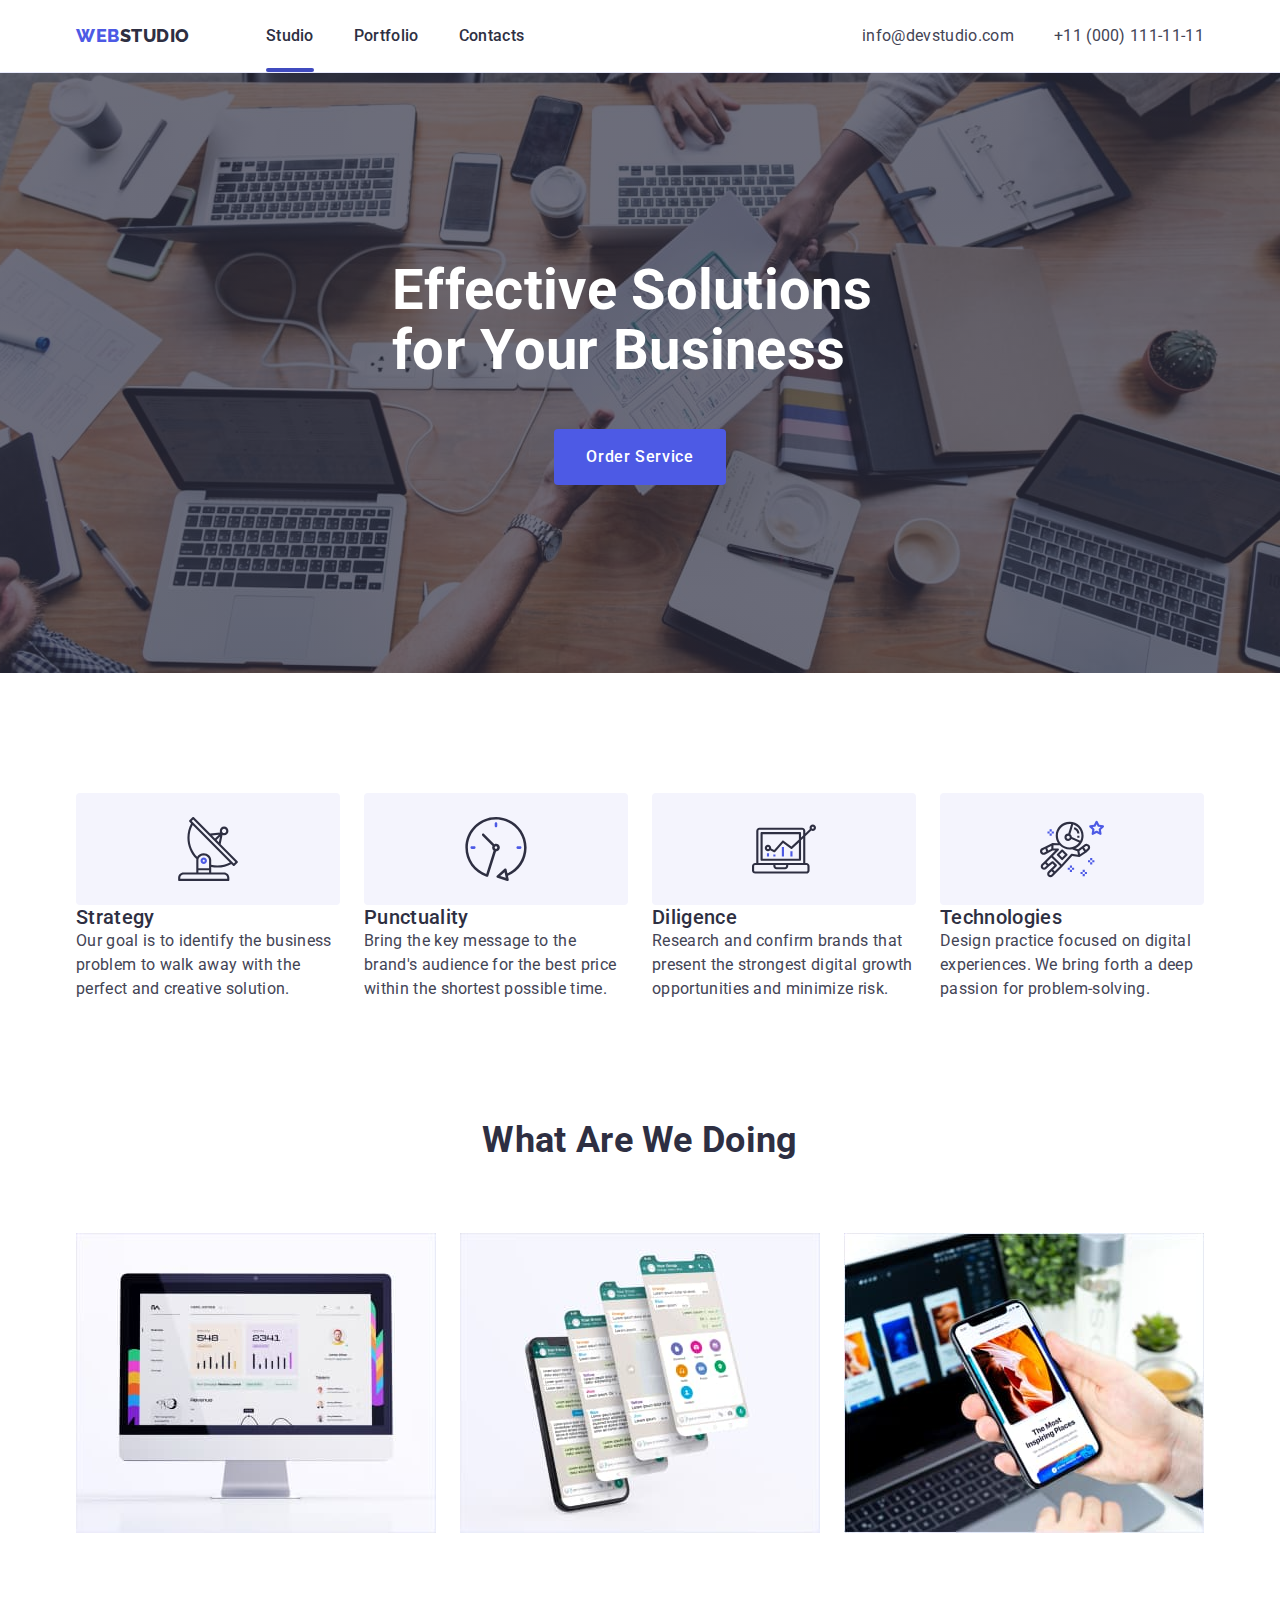
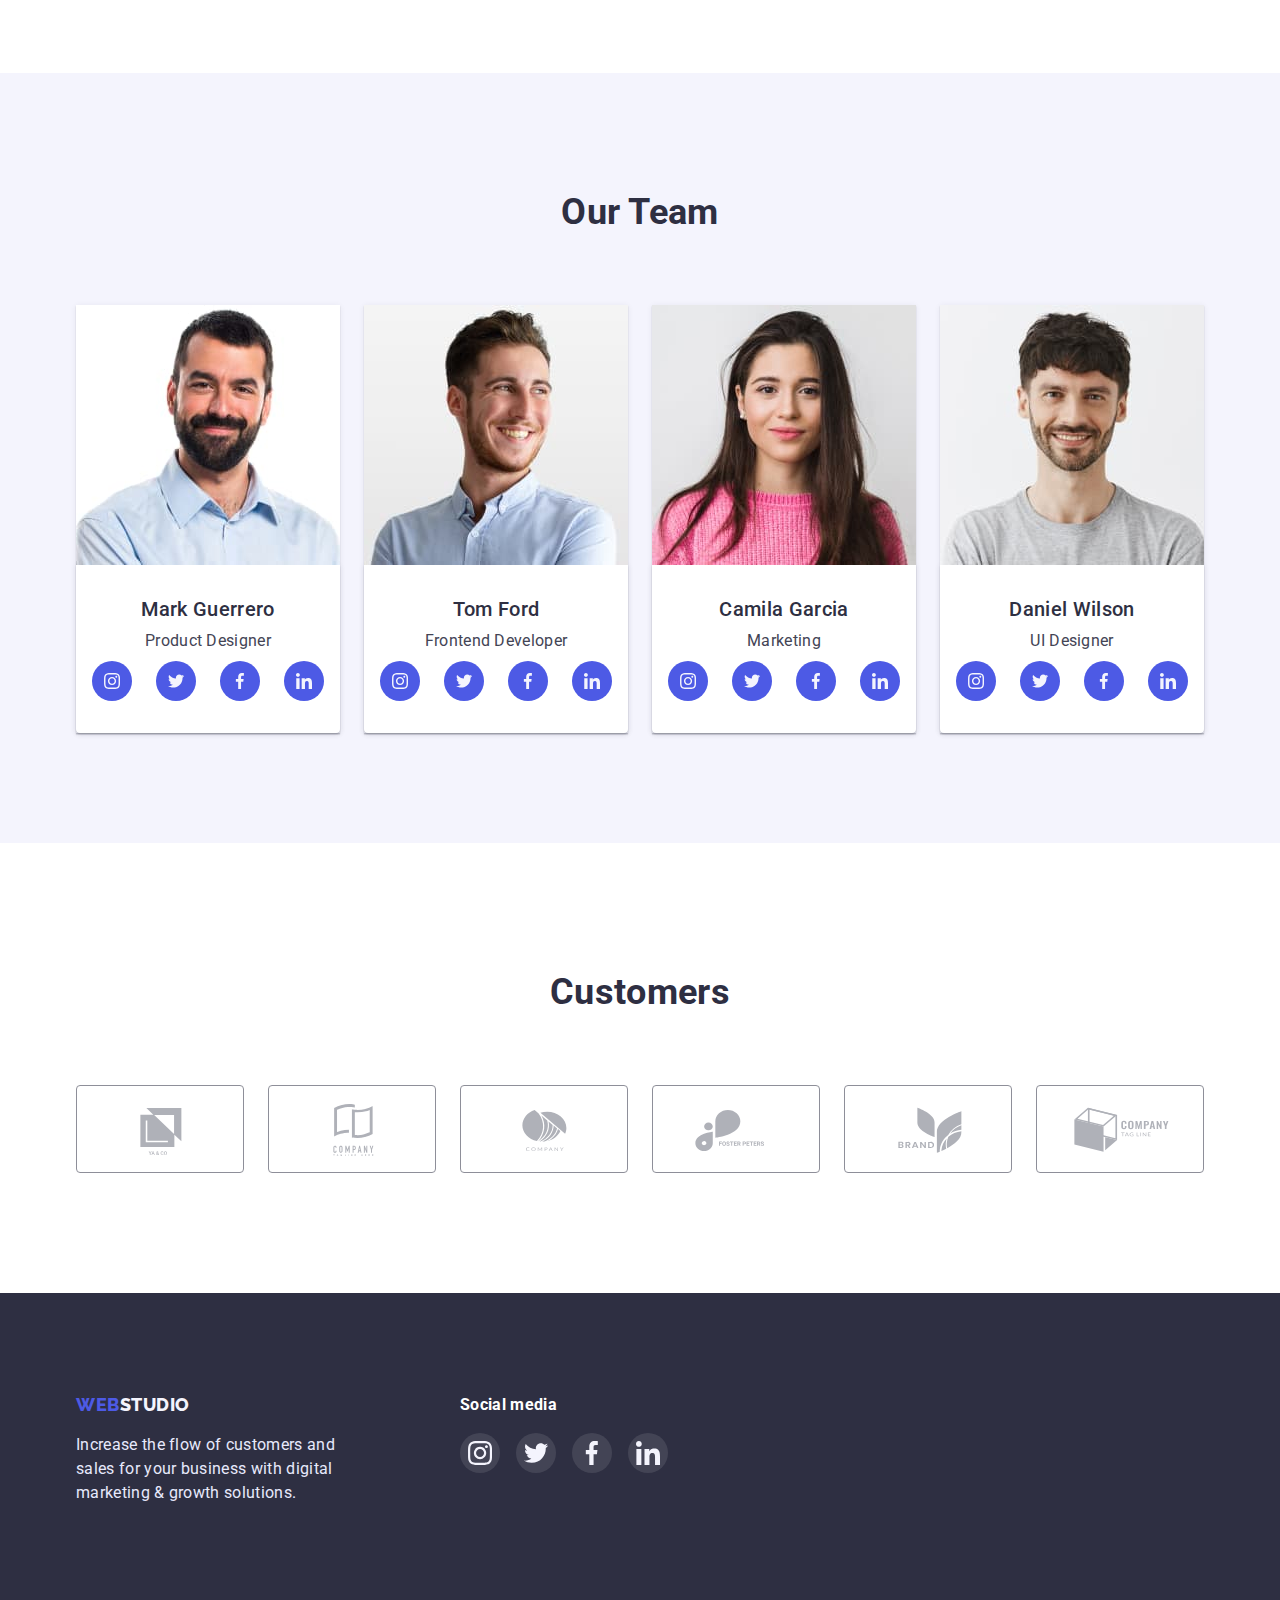
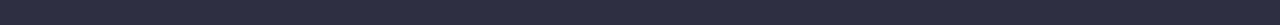
==== index.html @ 8d61cac9 "Initial commit" ====
<!DOCTYPE html>
<html lang="en">
	<head>
		<meta charset="UTF-8" />
		<meta http-equiv="X-UA-Compatible" content="IE=edge" />
		<meta name="viewport" content="width=device-width, initial-scale=1.0" />
		<link rel="stylesheet" href="https://cdn.jsdelivr.net/npm/modern-normalize@1.1.0/modern-normalize.min.css" />
		<link rel="stylesheet" href="./css/style.css" />
		<link
			href="https://fonts.googleapis.com/css2?family=Open+Sans:wght@400;600;700&family=Raleway:wght@700;800&family=Roboto:wght@400;500;700;900&family=Sassy+Frass&display=swap"
			rel="stylesheet"
		/>
		<title>WebStudio</title>
	</head>
	<body>
		<!-- HEADER -->
		<header class="header line">
			<div class="container navigation">
				<nav class="main-nav">
					<div class="change-color">
						<a href="./index.html" class="color-logo-web">WEB<span class="color-logo-studio">STUDIO</span></a></div
					>
					<ul class="site-nav list">
						<li class="item item-studio"><a href="./index.html" class="link link-studio active">Studio</a></li>
						<li class="item item-portfolio"><a href="./portfolio.html" class="link link-portfolio">Portfolio</a></li>
						<li class="item item-contacts"><a href="" class="link link-contacts">Contacts</a></li>
					</ul>
				</nav>
				<address>
					<ul class="auth-nav list">
						<li class="item">
							<a href="mailto:info@devstudio.com" class="link">info@devstudio.com</a>
						</li>
						<li class="item">
							<a href="tel:+110001111111" class="link">+11 (000) 111-11-11</a>
						</li>
					</ul>
				</address>
			</div>
		</header>

		<main>
			<!-- HERO + Button-->
			<section class="section hero-section overlay">
				<div class="hero container">
					<h1 class="hero-title">Effective Solutions for Your Business</h1>
					<div class="order-service"
						><button type="button" class="btn-order" data-modal-open>Order Service</button></div
					></div
				>
			</section>

			<!-- SECTION 1 ADVANTEGES -->

			<section class="section setion-advanteges">
				<h2 class="visually-hidden title">Section 1</h2>
				<div class="container advanteges">
					<ul class="list advanteges">
						<li class="item list-item icon-sutdish">
							<div class="icon-advanteges">
								<svg width="64" height="64">
									<use href="./images/symbol-defs.svg#icon-sut-dish"></use>
								</svg>
							</div>
							<h3 class="subtitle">Strategy</h3>
							<p class="text">
								Our goal is to identify the business problem to walk away with the perfect and creative solution.
							</p>
						</li>
						<li class="item list-item icon-clock">
							<div class="icon-advanteges">
								<svg width="64" height="64">
									<use href="./images/symbol-defs.svg#icon-clock"></use>
								</svg>
							</div>
							<h3 class="subtitle">Punctuality</h3>
							<p class="text">
								Bring the key message to the brand's audience for the best price within the shortest possible time.
							</p>
						</li>
						<li class="item list-item icon-laptop">
							<div class="icon-advanteges">
								<svg width="64" height="64">
									<use href="./images/symbol-defs.svg#icon-laptop"></use>
								</svg>
							</div>
							<h3 class="subtitle">Diligence</h3>
							<p class="text">
								Research and confirm brands that present the strongest digital growth opportunities and minimize risk.
							</p>
						</li>
						<li class="item list-item icon-astronaut">
							<div class="icon-advanteges">
								<svg width="64" height="64">
									<use href="./images/symbol-defs.svg#icon-astronaut"></use>
								</svg>
							</div>
							<h3 class="subtitle">Technologies</h3>
							<p class="text">
								Design practice focused on digital experiences. We bring forth a deep passion for problem-solving.
							</p>
						</li>
					</ul></div
				>
			</section>

			<!-- SECTION 2 What are we doing -->

			<section class="section section-what-we-do">
				<div class="container what-are-we-doing">
					<h2 class="section-do title">What are we doing</h2>

					<ul class="list images-wawd">
						<li class="item">
							<img src="./images/index/screen.jpg" alt="Deep analysis of company" width="360" />
						</li>
						<li class="item">
							<img src="./images/index/phone.jpg" alt="Preparation of decisions " width="360" />
						</li>
						<li class="item">
							<img src="./images/index/NB.jpg" alt="24/7 costomer support" width="360" />
						</li>
					</ul>
				</div>
			</section>

			<!-- SECTION 3 OUR TEAM -->

			<section class="section section-our-team">
				<div class="container employees">
					<h2 class="our-team-title title">Our Team</h2>
					<ul class="list our-team">
						<li class="item employees-card">
							<img src="./images/index/Mark.jpg" alt="Mark Guerrero" width="264" />
							<div class="name-after-photo">
								<h3 class="subtitle name-employees">Mark Guerrero</h3>
								<p class="text job-title">Product Designer</p>
								<ul class="social-list-employees">
									<li class="social-list-employees-item list"
										><a href="" class="social-link-imployees link">
											<svg class="icon-social" width="16" height="16">
												<use href="./images/symbol-defs.svg#icon-instagram"></use>
											</svg> </a
									></li>
									<li class="social-list-employees-item list"
										><a href="" class="social-link-imployees link"
											><svg class="icon-social" width="16" height="16">
												<use href="./images/symbol-defs.svg#icon-twitter"></use></svg></a
									></li>
									<li class="social-list-employees-item list"
										><a href="" class="social-link-imployees link"
											><svg class="icon-social" width="16" height="16">
												<use href="./images/symbol-defs.svg#icon-facebook"></use></svg></a
									></li>
									<li class="social-list-employees-item list"
										><a href="" class="social-link-imployees link"
											><svg class="icon-social" width="16" height="16">
												<use href="./images/symbol-defs.svg#icon-linkedin"></use></svg></a
									></li>
								</ul>
							</div>
						</li>
						<li class="item employees-card">
							<img src="./images/index/Tom.jpg" alt="Tom Ford" width="264" />
							<div class="name-after-photo">
								<h3 class="subtitle name-employees">Tom Ford</h3>
								<p class="text job-title">Frontend Developer</p
								><ul class="social-list-employees">
									<li class="social-list-employees-item list"
										><a href="" class="social-link-imployees link">
											<svg class="icon-social" width="16" height="16">
												<use href="./images/symbol-defs.svg#icon-instagram"></use>
											</svg> </a
									></li>
									<li class="social-list-employees-item list"
										><a href="" class="social-link-imployees link"
											><svg class="icon-social" width="16" height="16">
												<use href="./images/symbol-defs.svg#icon-twitter"></use></svg></a
									></li>
									<li class="social-list-employees-item list"
										><a href="" class="social-link-imployees link"
											><svg class="icon-social" width="16" height="16">
												<use href="./images/symbol-defs.svg#icon-facebook"></use></svg></a
									></li>
									<li class="social-list-employees-item list"
										><a href="" class="social-link-imployees link"
											><svg class="icon-social" width="16" height="16">
												<use href="./images/symbol-defs.svg#icon-linkedin"></use></svg></a
									></li> </ul
							></div>
						</li>
						<li class="item employees-card">
							<img src="./images/index/Camila.jpg" alt="Camila Garcia" width="264" />
							<div class="name-after-photo">
								<h3 class="subtitle name-employees">Camila Garcia</h3>
								<p class="text job-title">Marketing</p
								><ul class="social-list-employees">
									<li class="social-list-employees-item list"
										><a href="" class="social-link-imployees link">
											<svg class="icon-social" width="16" height="16">
												<use href="./images/symbol-defs.svg#icon-instagram"></use>
											</svg> </a
									></li>
									<li class="social-list-employees-item list"
										><a href="" class="social-link-imployees link"
											><svg class="icon-social" width="16" height="16">
												<use href="./images/symbol-defs.svg#icon-twitter"></use></svg></a
									></li>
									<li class="social-list-employees-item list"
										><a href="" class="social-link-imployees link"
											><svg class="icon-social" width="16" height="16">
												<use href="./images/symbol-defs.svg#icon-facebook"></use></svg></a
									></li>
									<li class="social-list-employees-item list"
										><a href="" class="social-link-imployees link"
											><svg class="icon-social" width="16" height="16">
												<use href="./images/symbol-defs.svg#icon-linkedin"></use></svg></a
									></li> </ul
							></div>
						</li>
						<li class="item employees-card">
							<img src="./images/index/Deniel.jpg" alt="Daniel Wilson" width="264" />
							<div class="name-after-photo">
								<h3 class="subtitle name-employees">Daniel Wilson</h3>
								<p class="text job-title">UI Designer</p
								><ul class="social-list-employees">
									<li class="social-list-employees-item list"
										><a href="" class="social-link-imployees link">
											<svg class="icon-social" width="16" height="16">
												<use href="./images/symbol-defs.svg#icon-instagram"></use>
											</svg> </a
									></li>
									<li class="social-list-employees-item list"
										><a href="" class="social-link-imployees link"
											><svg class="icon-social" width="16" height="16">
												<use href="./images/symbol-defs.svg#icon-twitter"></use></svg></a
									></li>
									<li class="social-list-employees-item list"
										><a href="" class="social-link-imployees link"
											><svg class="icon-social" width="16" height="16">
												<use href="./images/symbol-defs.svg#icon-facebook"></use></svg></a
									></li>
									<li class="social-list-employees-item list"
										><a href="" class="social-link-imployees link"
											><svg class="icon-social" width="16" height="16">
												<use href="./images/symbol-defs.svg#icon-linkedin"></use></svg></a
									></li>
								</ul>
							</div>
						</li> </ul
				></div>
			</section>

			<!-- SECTION 4 CUSTOMERS -->

			<section class="section section-customers">
				<div class="container customers">
					<h2 class="title-customers title">Customers</h2>
					<ul class="customers-list">
						<li class="list customers-item">
							<a href="" class="customers-link link">
								<svg class="icon-customers" width="104" height="56">
									<use href="./images/symbol-defs.svg#icon-company-1"></use>
								</svg>
							</a>
						</li>
						<li class="list customers-item">
							<a href="" class="customers-link link">
								<svg class="icon-customers" width="104" height="56">
									<use href="./images/symbol-defs.svg#icon-company-2"></use>
								</svg>
							</a>
						</li>
						<li class="list customers-item">
							<a href="" class="customers-link link">
								<svg class="icon-customers" width="104" height="56">
									<use href="./images/symbol-defs.svg#icon-company-3"></use>
								</svg>
							</a>
						</li>
						<li class="list customers-item">
							<a href="" class="customers-link link">
								<svg class="icon-customers" width="104" height="56">
									<use href="./images/symbol-defs.svg#icon-company-4"></use>
								</svg>
							</a>
						</li>
						<li class="list customers-item">
							<a href="" class="customers-link link">
								<svg class="icon-customers" width="104" height="56">
									<use href="./images/symbol-defs.svg#icon-company-5"></use>
								</svg>
							</a>
						</li>
						<li class="list customers-item">
							<a href="" class="customers-link link">
								<svg class="icon-customers" width="104" height="56">
									<use href="./images/symbol-defs.svg#icon-company-6"></use>
								</svg>
							</a>
						</li>
					</ul>
				</div>
			</section>
		</main>
		<!-- FOOTER -->

		<footer class="section-footer">
			<div class="container container-footer">
				<div>
					<a href="./index.html" class="color-logo-web">WEB<span class="color-logo-studio-footer">STUDIO</span></a>
					<p class="text-footer">
						Increase the flow of customers and sales for your business with digital marketing & growth solutions.
					</p>
				</div>
				<div class="social-media-title">
					<h3 class="h3-footer">Social media</h3>
					<ul class="social-list-footer">
						<li class="footer-list-item list">
							<a href="" class="link-footer item">
								<svg class="icon-footer" width="24" height="24">
									<use href="./images/symbol-defs.svg#icon-instagram"></use>
								</svg>
							</a>
						</li>
						<li class="footer-list-item list">
							<a href="" class="link-footer item">
								<svg class="icon-footer" width="24" height="24">
									<use href="./images/symbol-defs.svg#icon-twitter"></use>
								</svg>
							</a>
						</li>
						<li class="footer-list-item list">
							<a href="" class="link-footer item">
								<svg class="icon-footer" width="24" height="24">
									<use href="./images/symbol-defs.svg#icon-facebook"></use>
								</svg>
							</a>
						</li>
						<li class="footer-list-item list">
							<a href="" class="link-footer item">
								<svg class="icon-footer" width="24" height="24">
									<use href="./images/symbol-defs.svg#icon-linkedin"></use>
								</svg>
							</a>
						</li>
					</ul> </div
			></div>
		</footer>

		<!-- BACKDROP -->

		<div class="backdrop is-hidden" data-modal>
			<div class="modal">
				<button type="button" class="close-button" data-modal-close>
					<svg class="close-x" width="8" height="8">
						<use href="./images/symbol-defs.svg#icon-x"></use>
					</svg>
				</button>
			</div>
		</div>

		<script src="./js/modal.js"></script>
	</body>
</html>
---- css/style.css ----
/* ОБЩИЕ СВОЙСТВА */
/* цвет фона сайта #E5E5E5;*/
/* основной цвет текста: #2E2F42; */
/* вторичный цвет шрифта: #434455; */
/* цвет ативации ссылок: #404BBF; */
/* цвет кнопок подменю текст #4D5AE5; */
/* цвет кнопок подменю фон  #F4F4FD; */
/* цвет кнопок подменю текст hover #FFFFFF; */
/* цвет кнопок подменю фон hover  #404BBF;*/
/* цвет фона под белій текст:#2E2F42; */
/* цвет фона HERO #2E2F42 */
/* Для сокрытия текста(заголовков) */

.visually-hidden {
    position: absolute;
    width: 1px;
    height: 1px;
    margin: -1px;
    border: 0;
    padding: 0;
    white-space: nowrap;
    clip-path: inset(100%);
    clip: rect(0 0 0 0);
    overflow: hidden;
}
:root {
    --background-color-pages:#FFFFFF; ; 
    --first-font-family: "Roboto",
        sans-serif;
    --second-font: "Releway", sans-serif;
    --first-color-text: #2E2F42;
    --second-color-text: #434455;
    --color-sm-text: #4D5AE5;
    --color-sm-background: #F4F4FD;
    --color-sm-text-hover: #FFFFFF;
    --color-sm-background-hover:#404BBF;
    --color-activation-nav: #404BBF;
    --background-color-footer: #2E2F42;
    --background-color-hero:#2E2F42 ;
    --color-logo-web: #4D5AE5;
    --color-logo-studio: #2E2F42;
    --transition-hov-foc: 250ms cubic-bezier(0.4, 0, 0.2, 1);
    --timing-function: cubic-bezier(0.4, 0, 0.2, 1);

}
/* COMMON SET */

body {

    background-color: var(--background-color-pages);
    color: var(--first-color-text);
    font-family: "Roboto", sans-serif;
        font-weight: 500;
    letter-spacing: 0.02em;
    margin: 0;
}

h1,h2,h3,h4,h5,h6,p {
    margin-top: 0;
    margin-bottom: 0;
}
ul,ol {
    margin-top: 0;
    margin-bottom: 0;
    padding-left: 0;
}
button {
    cursor: pointer;
}
img {
    display: block;
}
.list {
    list-style: none;   
         
}
 
.link {
    text-decoration: none;
    font-style: normal;
}

.container {   
   
    width: 1158px;
    padding-left: 15px;
    padding-right: 15px;
    /* border: 1px solid tomato; */
    margin-left: auto;
    margin-right: auto;
    
}


/* LOGO */
.change-color {
    display: block;
    margin-right: 76px;
    padding-top: 24px;
    padding-bottom: 24px;

    transition-property: color;
        transition-duration: 250ms;
        transition-timing-function: var(--timing-function);
}

.change-color:hover,
.change-color:focus {
    color: var(--color-activation-nav);
    
}



.color-logo-web {
    color: var(--color-logo-web);
    font-family: Raleway;
    font-weight: 800;
    font-size: 18px;
    line-height: 1.33;
    letter-spacing: 0.03em;
    text-decoration: none;

    transition-property: color;
        transition-duration: 250ms;
        transition-timing-function: var(--timing-function);
} 
.color-logo-web:hover,
.color-logo-web:focus {
    color: var(--color-activation-nav);
    
    }


.color-logo-studio {
color: var(--color-logo-studio);
font-family: Raleway;
    font-weight: 800;
    font-size: 18px;
    line-height: 1.33;
    letter-spacing: 0.03em;
    text-decoration: none;

    transition-property: color;
        transition-duration: 250ms;
        transition-timing-function: var(--timing-function);
}
.color-logo-studio:hover,
.color-logo-studio:focus {
    color: var(--color-activation-nav);
   
    }


.color-logo-studio-footer {
    color:#F4F4FD;
}
.color-logo-studio-footer:hover,
.color-logo-studio-footer:focus {
    color: var(--color-activation-nav);
    
    }



/* ******** HEADER ******** */

.main-nav {
    display: flex;
}
.navigation {
    display: flex;
    justify-content: space-between;
    align-items: center;

}
.line {
    border-bottom: 1px solid #E7E9FC;
}
.site-nav {
    display: flex;
}
.site-nav .item:not(:last-child) {
    margin-right: 40px;
}
.auth-nav {
    display: flex;
}
.auth-nav .item:not(:last-child) {
    margin-right: 40px;
}
.site-nav .list {
    display: block;

}

.site-nav .item {
    position: relative;

}

.active::after {
    position: absolute;
    bottom: 0;
    left: 0;

    display: block;
    content: "";
    width: 100%;
    height: 4px;
    border-radius: 2px;
    background-color: var(--color-activation-nav);

}


/******** Site-nav + link *******/

.main-nav .link {
        padding-top: 24px;
    padding-bottom: 24px;

}
.site-nav .link {
    display: block;
    padding-top: 24px;
    padding-bottom: 24px;

    color: var(--first-color-text);
      font-size: 16px;
    line-height: 1.5;

    transition-property: color;
        transition-duration: 250ms;
        transition-timing-function: var(--timing-function);
}

.site-nav .link:hover,
.site-nav .link:focus {
    color: var(--color-activation-nav);
    
    }




.auth-nav .link {
    display: block;
    padding-top: 24px;
    padding-bottom: 24px;
    color: var(--second-color-text);
   
    
    font-weight: 400;
    font-size: 16px;
    line-height: 1.5;

transition-property: color;
    transition-duration: 250ms;
        transition-timing-function: var(--timing-function);
}

.auth-nav .link:hover,
.auth-nav .link:focus {
    color: var(--color-activation-nav);
    
    }






/****HERO  ****/

.hero-title {
    color: #FFFFFF;
    font-weight: 700;
    font-size: 56px;
    line-height: 1.07;
    
    margin-bottom: 48px;

    width: 496px;
    flex-wrap: wrap;
    margin-right: auto;
    margin-left: auto;      
}

 
.overlay {
    max-width: 1440px;
    height: 600px;
    margin-left: auto;
    margin-right: auto;
    background-image: linear-gradient(rgba(46, 47, 66, 0.7), rgba(46, 47, 66, 0.7)), url(../images/hero/hero.jpg);
    background-position: center;
    background-size: cover;
    background-repeat: no-repeat;
}

.hero-section {
    padding-top: 188px;
    padding-bottom: 188px;
    background-color: var(--background-color-footer)
   
}

/******* BUTTON ********/


.btn-order {
    background-color: #4D5AE5;
    color: #FFFFFF;
    font-family: "Roboto", sans-serif;
    font-style: normal;
    font-weight: 500;
    font-size: 16px;
    line-height: 1.5;

    display: block;
    min-width: 105px; 
    margin: 0 auto;
      
    border-radius: 4px;
    padding: 16px 32px;
    letter-spacing: 0.04em;
    cursor: pointer;
    border: none;

transition-property: background-color;    
    transition-duration: 250ms;
        transition-timing-function: var(--timing-function);
  }
              

.btn-order:hover,
.btn-order:focus {
    background-color: #404BBF;
    
    }



/****SECTION 1 ADVANTEGES ****/

.setion-advanteges {
     padding-top:  120px;
  padding-bottom: 120px;
}
.container .advanteges {
    display: flex;
 
/* background-color: yellow; */
}

.container .advanteges .item:not(:last-child) {
    margin-right: 24px;
}

/* .list-item::before {
 content:"";
display: block;

height: 112px;
background-color: var(--color-sm-background);
border-radius: 4px;
background-size: 64px 64px;
background-repeat: no-repeat;
background-position: center;
} */

/* .icon-sutdish::before {      
    background-image: url(../images/icons/sutdish.svg);      
}
.icon-clock::before {
    background-image: url(../images/icons/clock.svg);
}
.icon-laptop::before {
    background-image: url(../images/icons/laptop.svg);
}
.icon-astronaut::before {
    background-image: url(../images/icons/astronaut.svg);
} */

.icon-advanteges {
    display: flex;
    width: 264px;
    height: 112px;
    justify-content: center;
    align-items: center;
    background-color: #F4F4FD;
    border-radius: 4px;
        }

   



/****SECTION 2 What are we doing ****/

.section-what-we-do {
    /* background-color: thistle ; */
}

.title {
color: var(--first-color-text);
font-size: 36px;
line-height: 1.11;
text-align: center;
text-transform: capitalize;
margin-bottom: 72px;
}
.images-wawd {
display: flex;
flex-wrap: wrap;
}
.images-wawd .item:not(:nth-child(3n)) {
    margin-right: 24px;
    margin-bottom: 20px;
}

.section-what-we-do {
    padding-bottom: 120px;
}

/****SECTION 3 OUR TEAM ****/

.employees-card{
box-shadow: 0px 1px 6px rgba(46, 47, 66, 0.08), 0px 1px 1px rgba(46, 47, 66, 0.16), 0px 2px 1px rgba(46, 47, 66, 0.08);
}
.section-our-team {
/* background-color: turquoise; */
padding-top: 120px;
padding-bottom: 110px;
background-color: #F4F4FD;
}

 .our-team-title {
text-align: center;
    

}
/* .employees {
    
} */

.text {
font-weight: 400;
font-size: 16px;
line-height: 1.5;
color:var(--second-color-text);
}

.our-team {
display: flex;
flex-wrap: wrap;
}

    /* .employees-card {
        flex-basis: calc((100%-72px) / 4);
    } */

.our-team .item:not(:nth-child(4)) {
margin-right: 24px;
}
.our-team .item:not(:nth-last-child(-n+4)) {
margin-bottom: 24px;
}
.name-after-photo {
padding: 32px 16px;
padding-bottom: 32px;
padding-top: 32px;
text-align: center;
background: #FFFFFF;
box-shadow: 0px 1px 6px rgba(46, 47, 66, 0.08), 0px 1px 1px rgba(46, 47, 66, 0.16), 0px 2px 1px rgba(46, 47, 66, 0.08);
border-radius: 0px 0px 4px 4px;
}

.name-employees {
margin-bottom: 8px;
}

.subtitle {       
font-size: 20px;
line-height: 24px;
font-weight: 500;
font-size: 20px;
line-height: 1.2;
color: var(--first-color-text);
}

.social-list-employees {
display: flex;   
margin-top: 8px;
gap: 24px;       
}

.social-list-employees-item {
display: flex;
width: 40px;
height: 40px;
           }
                  
 .social-link-imployees {
display: flex;
justify-content: center;
align-items: center;
width: 100%;
height: 100%;
background-color: var(--color-logo-web);
border-radius: 50%;

transition-property: background-color, border-radius;
transition-duration: 250ms;
    transition-timing-function: var(--timing-function);
 }

 .social-link-imployees:hover,
 .social-link-imployees:focus {
background-color: #404BBF;
border-radius: 50%;

}
 

.icon-social {
/* width:16px;
height: 16px; */
fill: #F4F4FD; 

}
/****SECTION 4 CUSTOMERS ****/

.section-customers {
padding-top: 130px; 
padding-bottom: 120px; 
}
.customers-list {
display: flex;
gap: 24px;
flex-wrap: wrap;           
}

.customers-item {
display: flex;
width: 168px;
height: 88px;
   
}

.customers-link {  
    display: flex;  
    width: 100%;
    height: 100%;
    justify-content: center;
    align-items: center;
     border: 1px solid #8E8F99;    
    border-radius: 4px;

    transition: background-color 250ms cubic-bezier(0.4, 0, 0.2, 1), border 250ms cubic-bezier(0.4, 0, 0.2, 1);

}

.icon-customers {        
  fill: #AFB1B8;

  transition-property: fill;
transition-duration: 250ms;
    transition-timing-function: var(--timing-function);
}

.customers-link:hover ,
.customers-link:focus  {
border: 1px solid var(--color-activation-nav);
    border-radius: 4px;
    /* transition-duration: 250ms;
        transition-timing-function: var(--timing-function); */
    }


.customers-link:hover .icon-customers,
.customers-link:focus .icon-customers {
    fill: var(--color-activation-nav);
}





/****** style of second menu *******/

.btn-second {
    background-color: var(--color-sm-background);
    color: var(--color-sm-text);
    font-family: 'Roboto';
    font-style: normal;
    font-weight: 500;
    font-size: 16px;
    line-height: 1.5;
 letter-spacing: 0.04em;

    display: block;
    cursor: pointer;    
    padding: 12px 24px;
               
        border: 1px solid #E7E9FC;
        border-radius: 4px;

        transition: color 250ms cubic-bezier(0.4, 0, 0.2, 1), background-color 250ms cubic-bezier(0.4, 0, 0.2, 1), box-shadow 250ms cubic-bezier(0.4, 0, 0.2, 1);
}

.btn-second:hover,
.btn-second:focus {
    color: var(--color-sm-text-hover);
    background-color: var(--color-sm-background-hover);
    box-shadow: 0px 3px 1px rgba(0, 0, 0, 0.1), 0px 2px 1px rgba(0, 0, 0, 0.08), 0px 2px 2px rgba(0, 0, 0, 0.12);
    border-radius: 4px;
    border-color: transparent;
    
    }

.portfolio {
    padding-top: 96px;
    padding-bottom: 120px; 
}
.second-menu {
    
}
.second-menu-nav {
    display: flex;
    justify-content: center;
    margin-bottom: 72px;
    gap: 24px;
    }

    .list-product {
    display: flex;
    flex-wrap: wrap; 
    }

    .item-list-product {
    flex-basis: calc((100% - 48px) / 3) ;
      
    transition-property: box-shadow;
    transition-duration: 250ms;
    transition-timing-function: var(--timing-function);
        
    }
.place-for-oveflow {
    position: relative;
    overflow: hidden;
   
}

.overflow-card {
    position: absolute;
    top: 0;
    left: 0;
    transform: translate(0, 100%);
    opacity: 0;
    
    width: 100%;
    height: 100%;
    background-color: #4D5AE5;
    background-blend-mode: soft-light;
        mix-blend-mode: normal;

    transition: transform 250ms cubic-bezier(0.4, 0, 0.2, 1), opacity 250ms cubic-bezier(0.4, 0, 0.2, 1), background-blend-mode 250ms cubic-bezier(0.4, 0, 0.2, 1), mix-blend-mode 250ms cubic-bezier(0.4, 0, 0.2, 1)  ;
}



.item-list-product:hover .overflow-card {
transform: translate(0%);
opacity: 1;
}

.text-for-owerflow {
    max-width: 296px;
    min-height: 96px;
    margin-top: 40px;
    margin-left: auto;
    margin-right: auto;

        font-weight: 400;
        font-size: 16px;
        line-height: 1.5;          
        letter-spacing: 0.02em;
        color: #F4F4FD;
    
        /* CLOUD */
    
        color: #F4F4FD;
}


.item-list-product:not(:nth-child(3n)) {
        margin-right: 24px;
}
.item-list-product:not(:nth-last-child(-n+3)) {
    margin-bottom: 48px;
}
.item-list-product:hover {
    box-shadow: 0px 1px 6px rgba(46, 47, 66, 0.08), 0px 1px 1px rgba(46, 47, 66, 0.16), 0px 2px 1px rgba(46, 47, 66, 0.08);
    
    
    }


 .cont-after-photo {
    padding-top: 32px;
    padding-left: 16px;
    padding-bottom: 32px;
    border: 1px solid #E7E9FC;
    background-color: #fff;
    border-top: none;
 }
    .card-subtitle {
        margin-bottom: 8px;
    }

  /****FOOTER ****/

.text-footer {
        width: 264px;
    }

.section-footer {
    background-color: var(--background-color-footer);
    padding-top: 100px;
     padding-bottom: 120px;
}
.h3-footer {
font-size: 16px;
line-height: 1.5;
letter-spacing: 0.02em;        color: #FFFFFF;
}
.text-footer {
    font-weight: 400;
    font-size: 16px;
    line-height: 1.5;
    color: #E7E9FC;
    background-color: var(--background-color-whitetext);
    margin-top: 16px;;
}

.h3-footer {
    color: #FFFFFF;
    margin-bottom: 16px;
}

.container-footer {
    display: flex;
}

.social-media-title {
    margin-left: 120px;
}

.social-list-footer {
    display: flex;
    gap: 16px;     
}

.footer-list-item {
    display: flex;
    width: 40px;
    height: 40px;
    background-color: rgba(255, 255, 255, 0.1);
    border-radius: 50%;
    }
     
 .link-footer {
display: flex;
width: 100%;
height: 100%;
justify-content: center;
align-items: center;
border-radius: 50%;

transition-property: background-color, border-radius, border-color;
transition-duration: 250ms;
    transition-timing-function: var(--transition-hov-foc);

}
.link-footer:hover,
.link-footer:focus {
background-color: #31D0AA;
border-radius: 50%;
border-color: transparent;
}

.icon-footer {
fill: #F4F4FD;
}

/* ******** BACKDROP ******** */

.backdrop {
    position: fixed;
    left: 0;
    top: 0;
    width: 100%;
    height: 100%;
    background-color: rgba(46, 47, 66, 0.4);;

    opacity: 1;
    transition: opacity var(--transition-hov-foc), visibility 250ms cubic-bezier(0.4, 0, 0.2, 1);
}

.is-hidden {
    opacity: 0;
    pointer-events: none;
    visibility: hidden;
}

/* ******** Modal ******** */
.backdrop .is-hidden .modal {
    transform: translate(-50%, -50%) scale(0);   
    opacity: 0.5; 
}

.modal {
    position: absolute;
    top: 50%;
    left: 50%;    
    transform: translate(-50%, -50%) scale(1);  
    opacity: 1;

    min-width:  408px;
    min-height: 576px;
    background-color: #FCFCFC;
    box-shadow: 0px 1px 1px rgba(0, 0, 0, 0.14), 0px 1px 3px rgba(0, 0, 0, 0.12), 0px 2px 1px rgba(0, 0, 0, 0.2);        
    border-radius: 4px;
      
    transition: transform 250ms cubic-bezier(0.4, 0, 0.2, 1), opacity 250ms cubic-bezier(0.4, 0, 0.2, 1); 
}



.close-button {
position: absolute;
top: 24px;
right: 24px;

display: flex;
width: 24px;
height: 24px;
border-radius: 50%;
background-color: #E7E9FC;
border: 1px solid rgba(0, 0, 0, 0.1);

transition-property: background-color;
transition-duration: 250ms;
transition-timing-function: var(--timing-function);
}

.close-button:hover, 
.close-button:focus {
    background-color: var(--color-activation-nav);

}


   
    
.close-x {    
    display: flex;
justify-content: center;
align-items: center;
width: 100%;
height: 100%;
fill: #2E2F42;

transition-property: fill;
transition-duration: 250ms;
    transition-timing-function: var(--transition-hov-foc);
}

.close-button:hover .close-x,
.close-button:focus .close-x {
    fill: #FFFFFF;
}
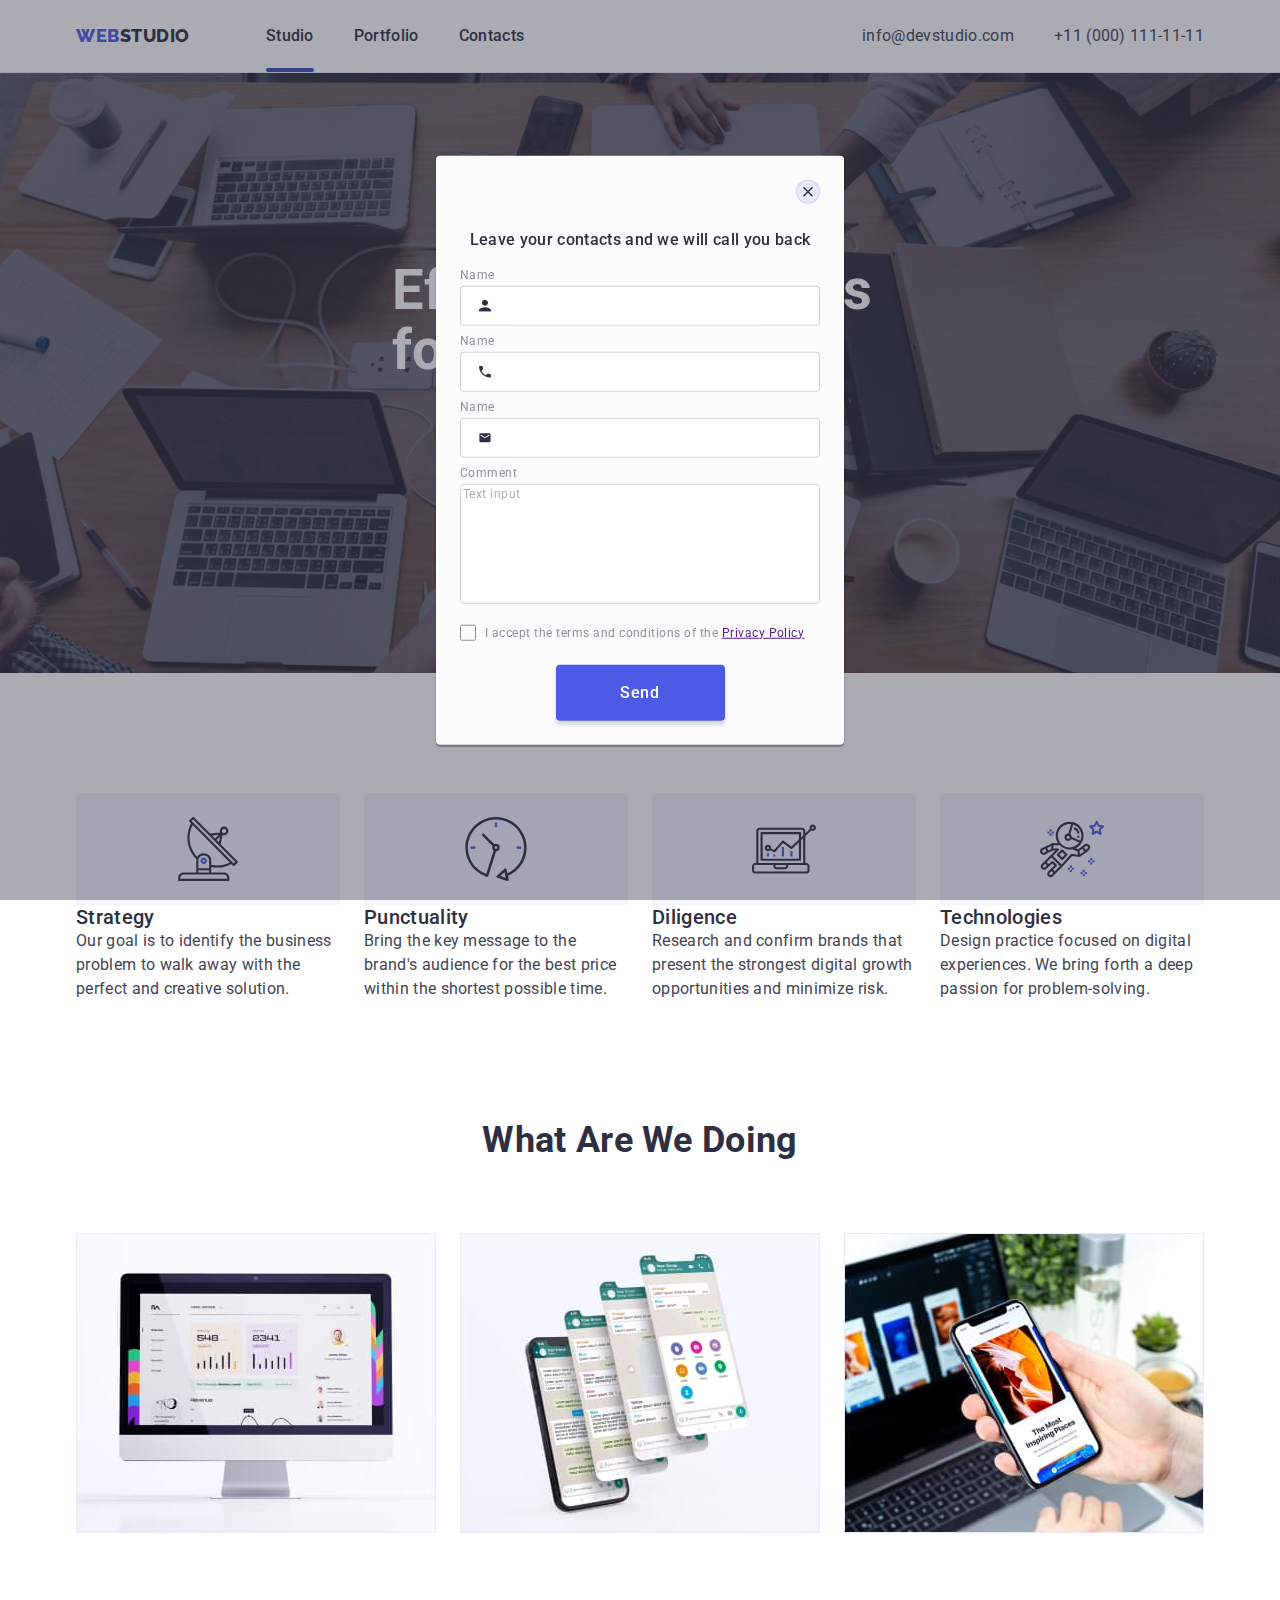
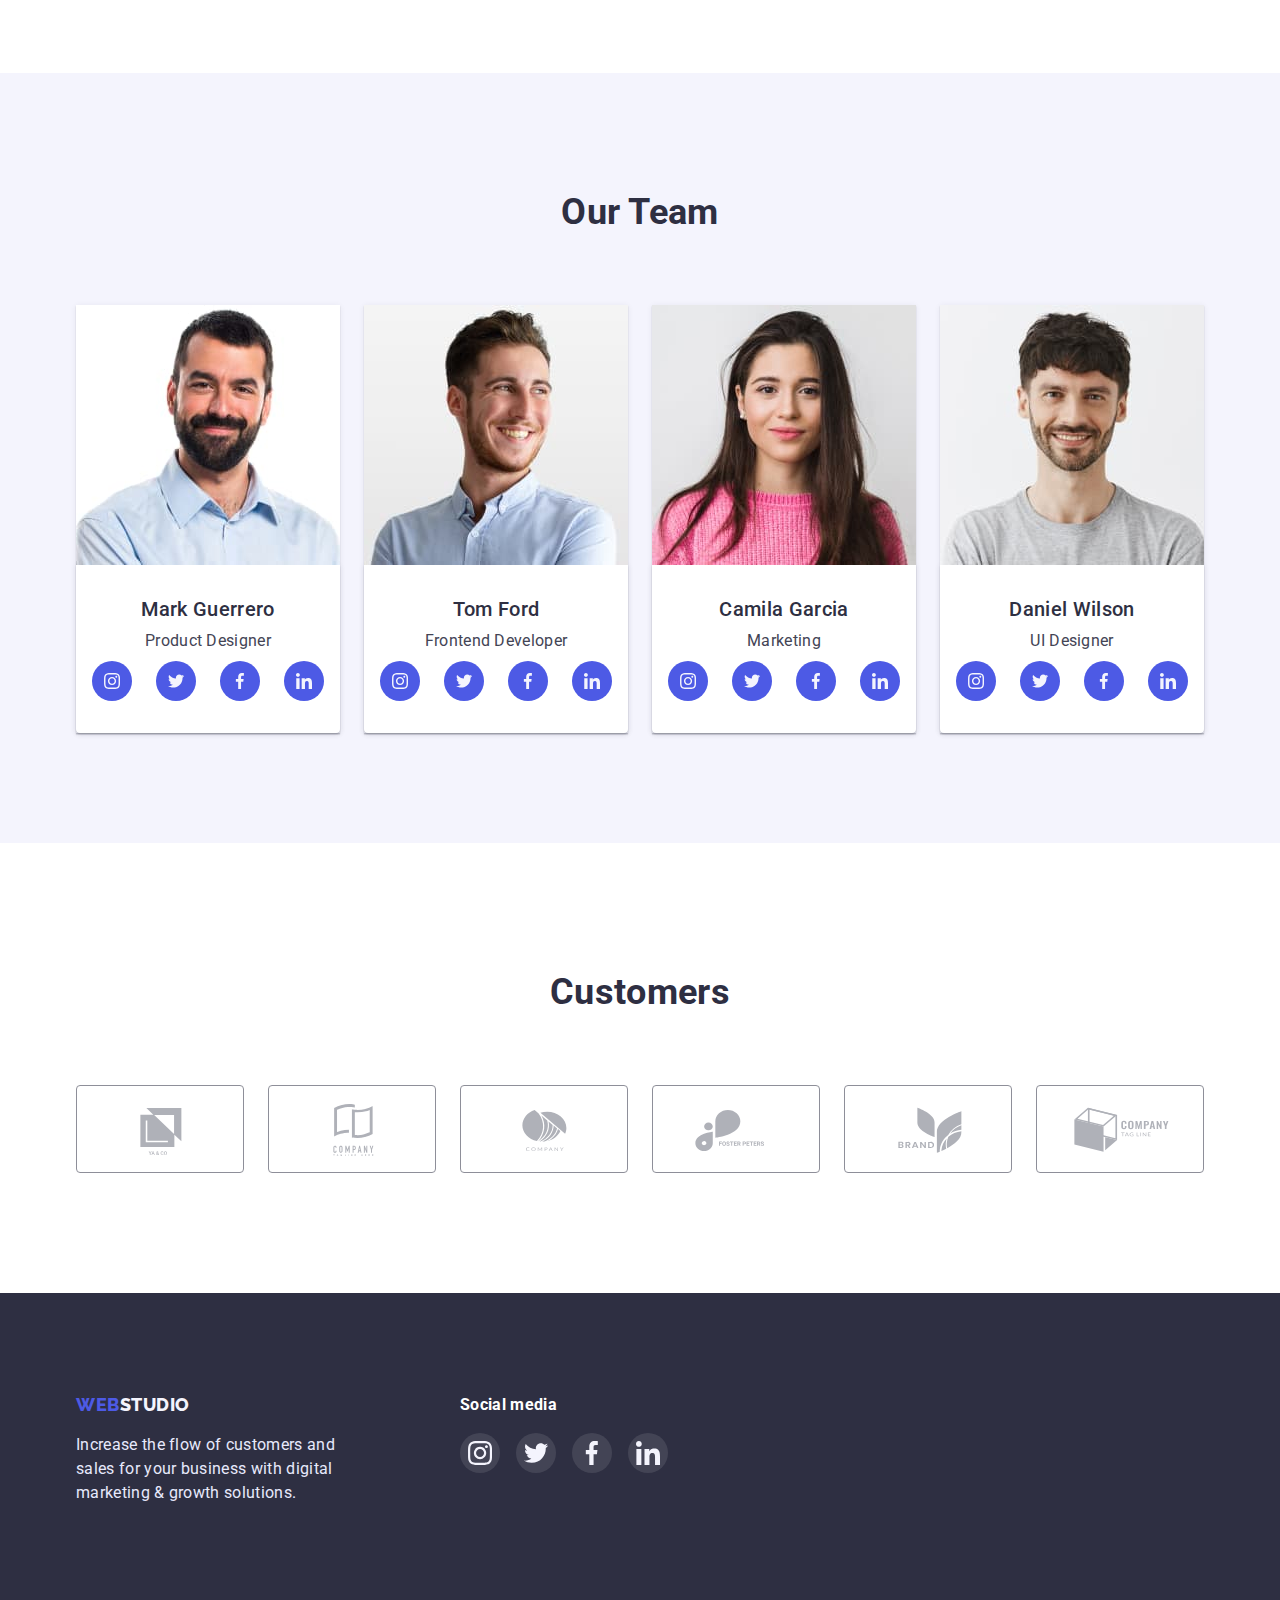
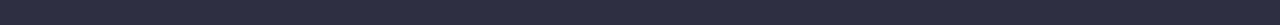
==== commit 0684a416: "finished-modal-window" ====
--- a/index.html
+++ b/index.html
@@ -350,13 +350,72 @@
 
 		<!-- BACKDROP -->
 
-		<div class="backdrop is-hidden" data-modal>
+		<div class="backdrop" data-modal>
 			<div class="modal">
 				<button type="button" class="close-button" data-modal-close>
 					<svg class="close-x" width="8" height="8">
 						<use href="./images/symbol-defs.svg#icon-x"></use>
 					</svg>
 				</button>
+
+				<!-- FORM ORDER IN MODAL -->
+
+				<p class="text-title-modal">Leave your contacts and we will call you back</p>
+				<form class="form-order">
+					<div class="conteiner-label">
+						<label for="id-name"><span class="line-name">Name</span> </label>
+						<div class="input-for-icon"
+							><input class="border-input" type="text" name="name" id="id-name" required />
+
+							<svg class="icon-name">
+								<use href="./images/symbol-defs.svg#icon-name" width="12" height="12"></use>
+							</svg>
+						</div>
+					</div>
+
+					<div class="conteiner-label">
+						<label for="id-phone"><span class="line-name">Name</span> </label>
+						<div class="input-for-icon"
+							><input class="border-input" type="tel" name="phone" id="id-phone" required />
+
+							<svg class="icon-name">
+								<use href="./images/symbol-defs.svg#icon-phone" width="12" height="12"></use>
+							</svg>
+						</div>
+					</div>
+					<div class="conteiner-label">
+						<label for="id-email"><span class="line-name">Name</span> </label>
+						<div class="input-for-icon"
+							><input class="border-input" type="email" name="e-mail" id="id-email" required />
+
+							<svg class="icon-name">
+								<use href="./images/symbol-defs.svg#icon-e-mail" width="12" height="12"></use>
+							</svg>
+						</div>
+					</div>
+
+					<!-- COMMENT -->
+
+					<div class="conteiner-label-comment">
+						<label for="id-comment" class="comment"> <span class="line-name"> Comment</span></label>
+						<textarea class="field-for-text" name="comment" id="id-comment" placeholder="Text input"></textarea>
+					</div>
+
+					<!-- CHECKBOX -->
+
+					<div class="container-checkbox">
+						<input class="input-checkbox visually-hidden" type="checkbox" name="" id="id-accept" value="accept" />
+						<label class="lable-chekbox" for="id-accept"
+							><span class="text-accept">
+								I accept the terms and conditions of the <span> <a href="">Privacy Policy</a></span></span
+							></label
+						>
+					</div>
+
+					<!-- BUTTON SEND-->
+
+					<button type="submit" class="button-send">Send</button>
+				</form>
 			</div>
 		</div>
 
--- a/css/style.css
+++ b/css/style.css
@@ -828,7 +828,12 @@
     transform: translate(-50%, -50%) scale(1);  
     opacity: 1;
 
-    min-width:  408px;
+    padding-top: 72px;
+    padding-left: 24px;
+    padding-right: 24px;
+    padding-bottom: 24px;
+
+    width:  408px;
     min-height: 576px;
     background-color: #FCFCFC;
     box-shadow: 0px 1px 1px rgba(0, 0, 0, 0.14), 0px 1px 3px rgba(0, 0, 0, 0.12), 0px 2px 1px rgba(0, 0, 0, 0.2);        
@@ -882,4 +887,224 @@
 .close-button:focus .close-x {
     fill: #FFFFFF;
 }
-    +
+/* ****FORM ORDER IN MODAL *****/
+
+.text-title-modal {
+    display: flex;
+    margin-bottom: 16px;
+width: 100%;
+justify-content: center;
+font-weight: 500;
+    font-size: 16px;
+    line-height: 1.5; 
+    letter-spacing: 0.02em;
+     color: #2E2F42;
+}
+
+ .form-order {
+    display: flex;
+    flex-direction: column;
+    width: 100%;
+   } 
+
+   .conteiner-label {
+margin-bottom: 8px;
+   }
+
+.line-name {
+    display: block;
+    width: 100%;
+  margin-bottom: 4px;
+    font-weight: 400;
+    font-size: 12px;
+    line-height: 1.17;
+    letter-spacing: 0.04em;
+    color: #8E8F99;}
+
+.border-input {
+    outline: none;
+    padding-left: 38px;
+    border: 1px solid rgba(46, 47, 66, 0.2);
+    border-radius: 4px;
+    height: 40px;
+    width: 100%;
+
+    font-weight: 400;
+    font-size: 12px;
+    line-height: 1.17;
+    letter-spacing: 0.04em;
+    color: #2E2F42;
+
+    transition: border 250ms cubic-bezier(0.4, 0, 0.2, 1); 
+}
+
+.input-for-icon {
+    position: relative;    
+}
+
+.icon-name {
+    position: absolute;
+    fill: #2E2F42;
+    top: 14px;
+    left: 19px;
+    width: 12px;
+    height: 12px;   
+    transition: fill 250ms cubic-bezier(0.4, 0, 0.2, 1);   
+}
+
+ .border-input:focus {
+    outline: none;
+    border: 1px solid #4D5AE5;
+    border-radius: 4px;
+    opacity: 1;
+}
+
+.border-input:focus + .icon-name {
+    fill: #4D5AE5;
+}
+
+/**** < !-- COMMENT --> ****/
+
+.conteiner-label-comment{
+margin-bottom: 16px;
+width: 100%;
+}
+
+.field-for-text {
+width: 100%;
+min-height: 120px;
+resize: none;
+outline: none;
+
+font-weight: 400;
+font-size: 12px;
+ line-height: 1.17;
+letter-spacing: 0.04em;
+            
+ color: black;
+
+border: 1px solid rgba(46, 47, 66, 0.2);
+    border-radius: 4px;
+   
+    transition: border 250ms cubic-bezier(0.4, 0, 0.2, 1);
+}
+
+
+.field-for-text:focus{
+    outline: none;
+    border: 1px solid #4D5AE5;
+    border-radius: 4px;
+    opacity: 1;
+}
+
+.field-for-text::placeholder {
+    font-weight: 400;
+    font-size: 12px;
+    line-height: 1.17;
+    letter-spacing: 0.04em;
+    color: rgba(46, 47, 66, 0.4);
+}
+
+.line-name-accept {
+    display: block;
+    font-weight: 400;
+    font-size: 12px;
+    line-height: 1.17;
+    letter-spacing: 0.01em;
+    color: #8E8F99;
+    margin-bottom: 24px;
+    } 
+
+        /**** < !-- CHECKBOX --> ****/
+ 
+ .container-checkbox {
+    width: 100%;
+    margin-bottom: 24px;
+ }
+
+.lable-chekbox {
+    display: flex;
+    align-items: center;
+}
+
+ .input-checkbox:checked +.lable-chekbox::before {
+    background-color: #404BBF;
+    border: 1px solid #404BBF;
+    border-radius: 2px;
+    background-image: url(../images/V.svg);
+    background-repeat: no-repeat;
+    background-position: 50% 50%;
+   
+ }
+
+  .input-checkbox:focus +.lable-chekbox::before {
+    border: 1px solid #404BBF;
+    border-radius: 2px;
+      
+transition: background-image 250ms cubic-bezier(0.4, 0, 0.2, 1), background-color 250ms cubic-bezier(0.4, 0, 0.2, 1);
+  }
+
+.lable-chekbox::before {
+    display: block;
+    content: "";
+    display: flex;
+    width: 16px;
+    height: 16px;
+    border: 1px solid #8E8F99;
+    justify-content: center;
+    align-items: center;
+    border-radius: 2px;
+    margin-right: 9px;
+
+}
+
+
+.text-accept {
+    font-weight: 400;
+    font-size: 12px;
+    line-height: 1.17;
+    letter-spacing: 0.04em;
+    color: #8E8F99;
+}
+
+/**** < !-- BUTTON SEND--> ****/
+
+.button-send {
+display: flex;
+margin-left: auto;
+margin-right: auto;
+justify-content: center;
+align-items: center;
+width: 169px;
+height: 56px;
+
+font-weight: 500;
+font-size: 16px;
+line-height: 24px;
+letter-spacing: 0.04em;
+color: #FFFFFF;
+
+   
+                
+background-color: #4D5AE5;
+box-shadow: 0px 4px 4px rgba(0, 0, 0, 0.15);
+border-radius: 4px;
+border: none;
+
+transition-property: background-color;
+    transition-duration: 250ms;
+    transition-timing-function: var(--timing-function);
+}
+
+.button-send:hover,
+.button-send:focus {
+    background-color: #404BBF;
+    border: none;
+
+}
+
+   
+
+
+
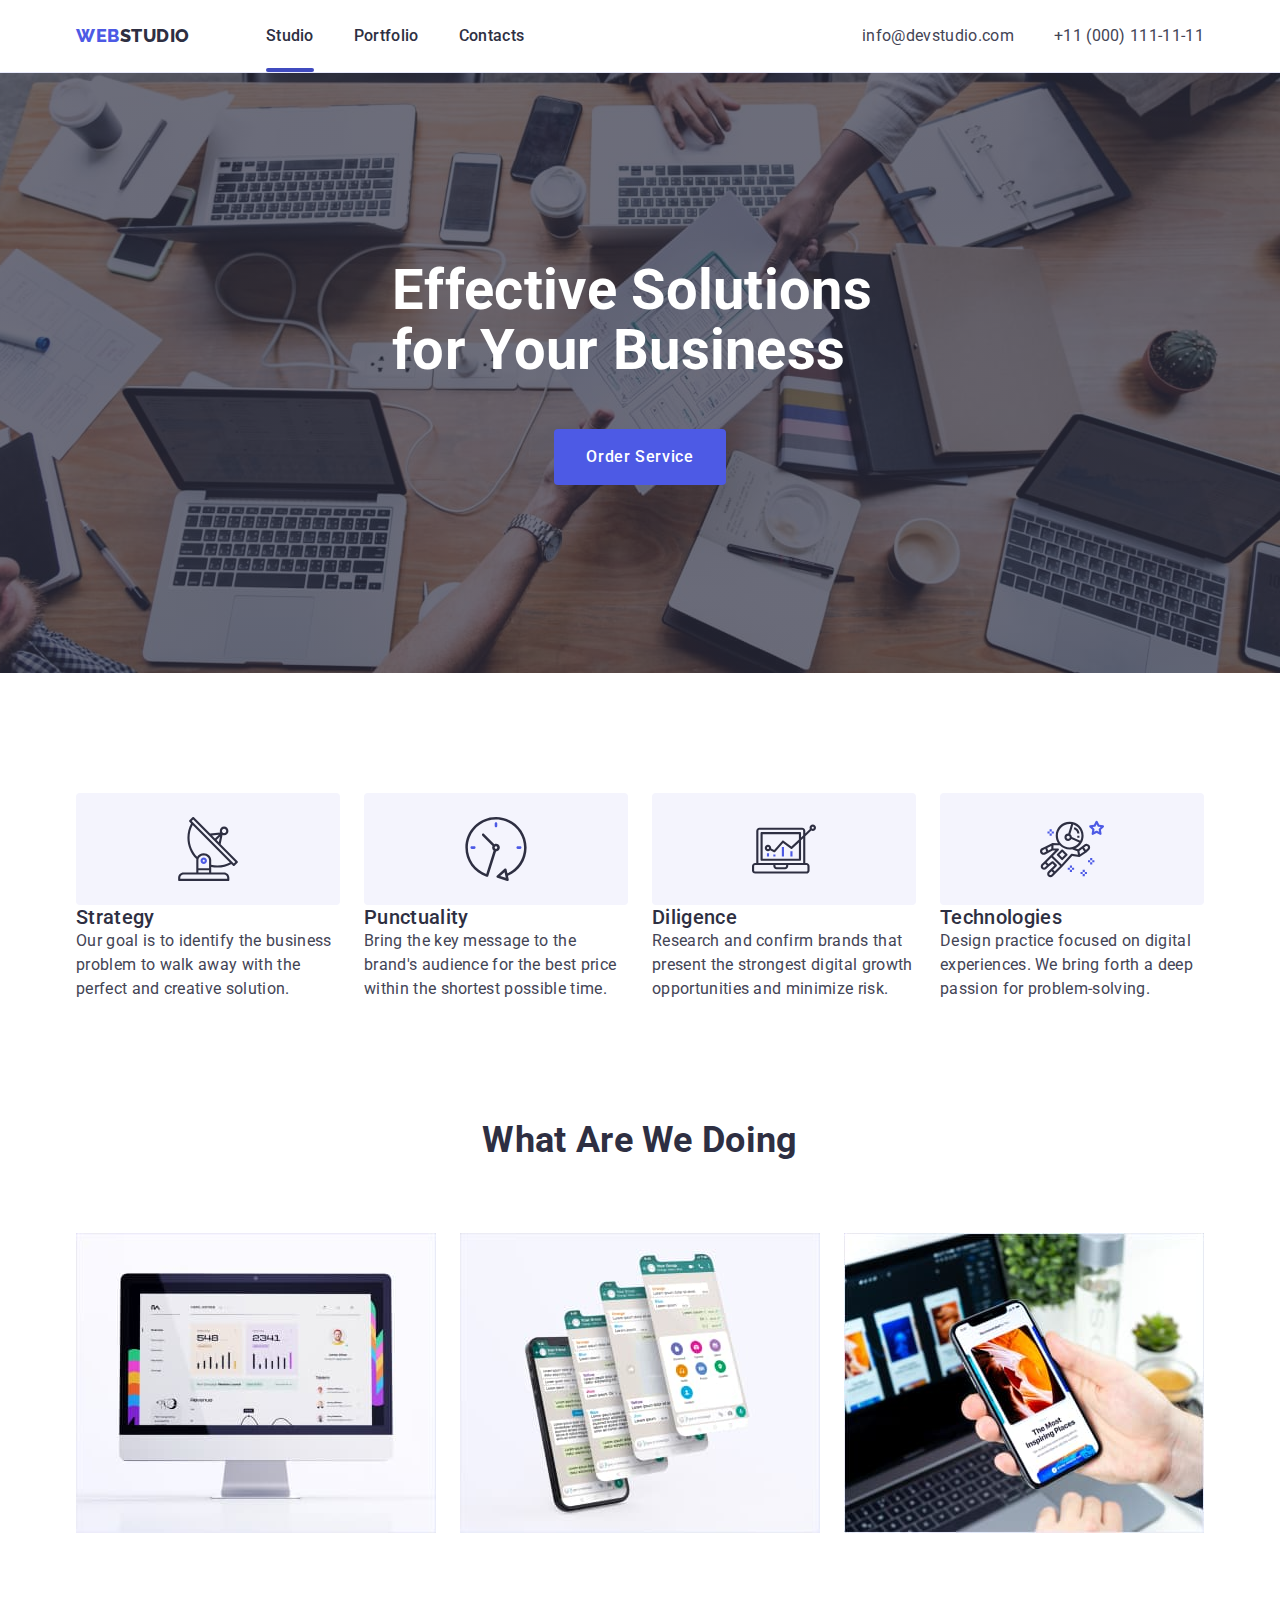
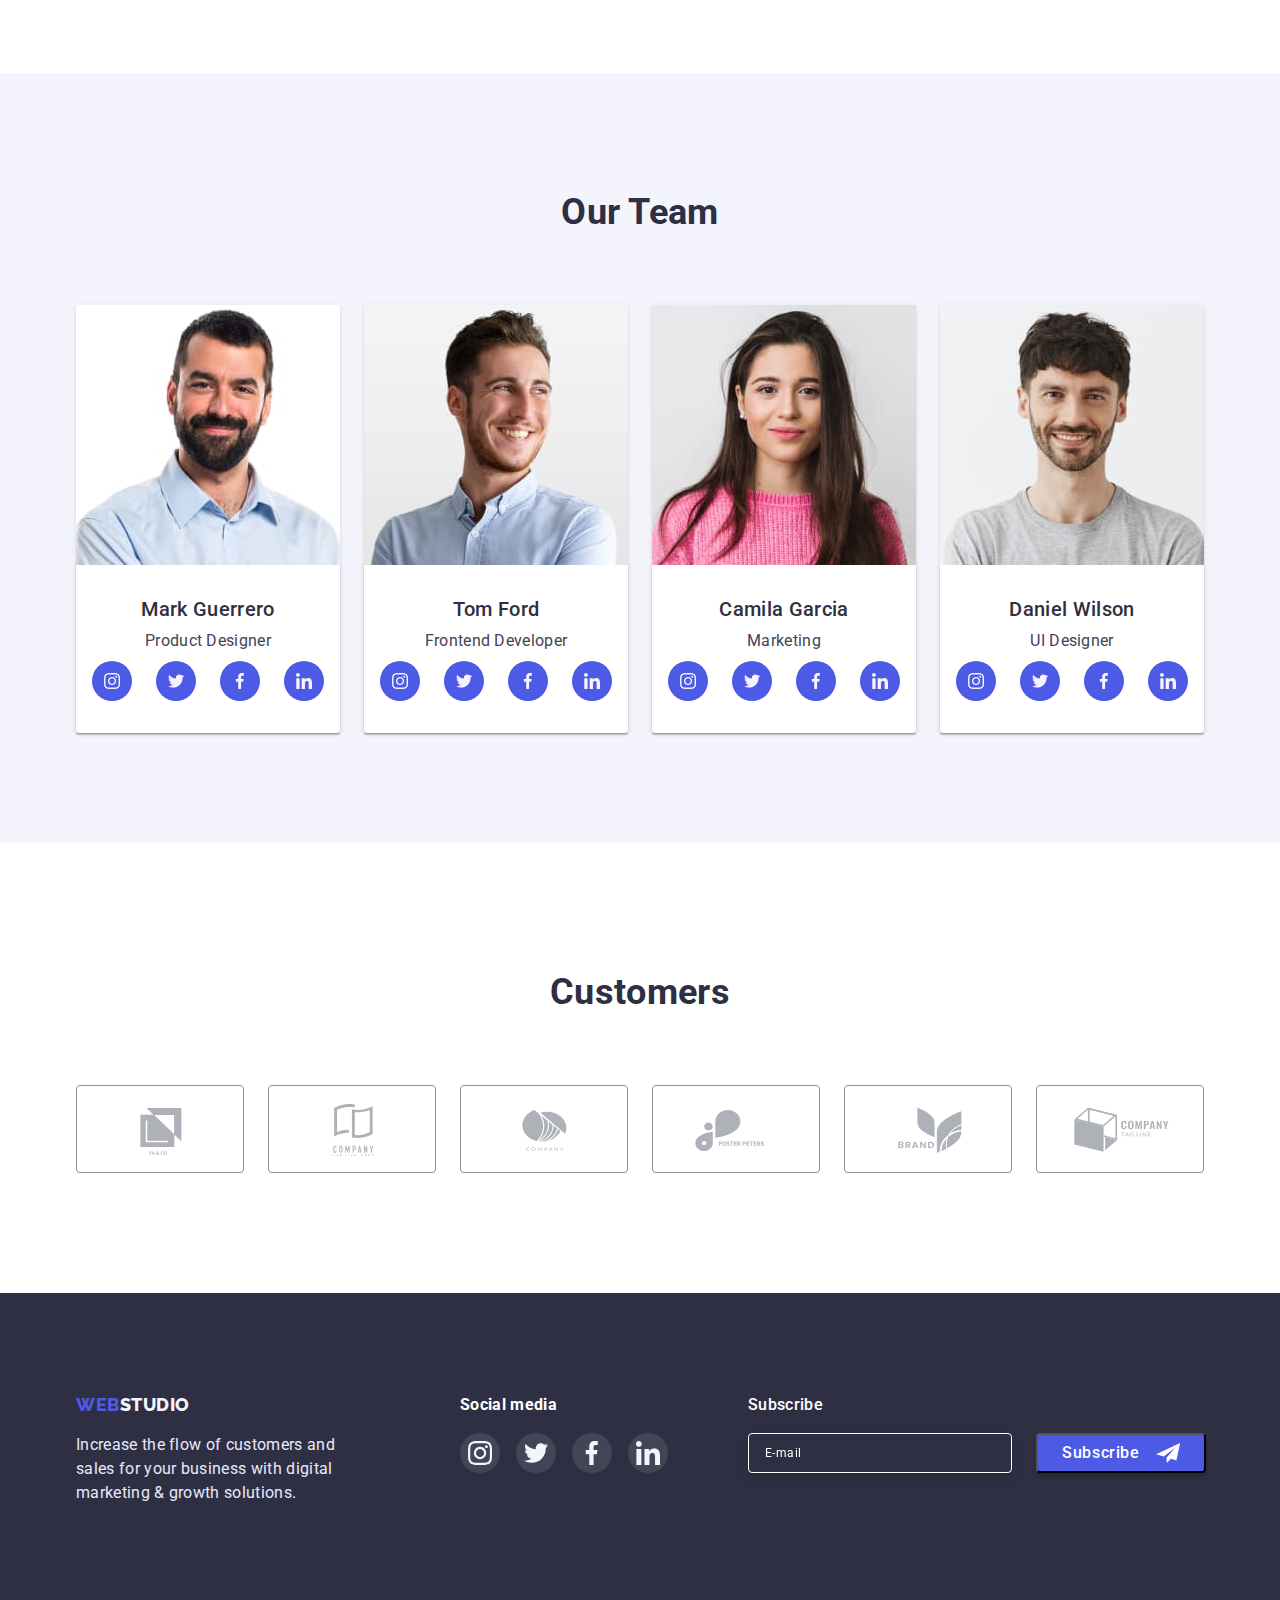
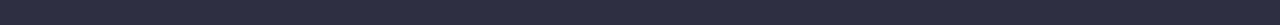
==== commit 4dc4c8cd: "subscribe-footer" ====
--- a/index.html
+++ b/index.html
@@ -303,6 +303,7 @@
 				</div>
 			</section>
 		</main>
+
 		<!-- FOOTER -->
 
 		<footer class="section-footer">
@@ -344,13 +345,29 @@
 								</svg>
 							</a>
 						</li>
-					</ul> </div
-			></div>
+					</ul>
+				</div>
+
+				<!-- Subscribe -->
+
+				<div class="subscribe">
+					<p class="subscribe-titile h3-footer">Subscribe</p>
+					<form class="shape-for-email-button">
+						<input class="input-email-footer" type="email" name="email" placeholder="E-mail" required />
+						<button class="btn-subscribe" type="submit"
+							>Subscribe
+							<svg class="icon-subscribe" width="24" height="20">
+								<use href="./images/symbol-defs.svg#icon-subscribe"></use>
+							</svg>
+						</button>
+					</form>
+				</div>
+			</div>
 		</footer>
 
 		<!-- BACKDROP -->
 
-		<div class="backdrop" data-modal>
+		<div class="backdrop is-hidden" data-modal>
 			<div class="modal">
 				<button type="button" class="close-button" data-modal-close>
 					<svg class="close-x" width="8" height="8">
--- a/css/style.css
+++ b/css/style.css
@@ -795,6 +795,92 @@
 fill: #F4F4FD;
 }
 
+/**** < !-- Subscribe --> *****/
+
+.subscribe {
+    display: block;
+    margin-left: 80px;
+
+}
+.subscribe-titile {
+    margin-bottom: 16px;
+}
+
+.input-email-footer {
+    height: 40px;
+    width: 264px;
+    margin-right: 24px;
+    border: 1px solid #FFFFFF;
+        filter: drop-shadow(0px 4px 4px rgba(0, 0, 0, 0.15));
+        border-radius: 4px;
+        background-color: var(--background-color-footer);
+        padding-left: 16px;
+        outline: none;
+        color: #FFFFFF;
+        font-weight: 400;
+            font-size: 12px;
+            line-height: 24px;
+            letter-spacing: 0.04em;
+
+        transition: border 250ms cubic-bezier(0.4, 0, 0.2, 1)
+}
+
+.input-email-footer:hover,
+.input-email-footer:focus {
+outline: none;
+    border: 1px solid #4D5AE5;
+    border-radius: 4px;
+    opacity: 1;
+}
+
+
+.input-email-footer::placeholder {
+    font-weight: 400;
+    font-size: 12px;
+    line-height: 24px;             
+    letter-spacing: 0.04em;      
+     color: #FFFFFF;
+}
+.shape-for-email-button {
+    display: flex;
+    
+}
+
+.btn-subscribe {
+    display: flex;
+    height: 40px;
+    justify-content: center;
+    align-items: center;  
+   padding: 8px 24px;
+    gap: 16px;            
+    background-color: #4D5AE5;
+    box-shadow: 0px 4px 4px rgba(0, 0, 0, 0.15);
+    border-radius: 4px;
+    outline: none;
+
+    color: #FFFFFF; 
+    font-family: 'Roboto';
+    font-style: normal;
+    font-weight: 500;
+    font-size: 16px;
+    line-height: 1.5;            
+    letter-spacing: 0.04em;
+    transition: background-color 250ms cubic-bezier(0.4, 0, 0.2, 1), box-shadow 250ms cubic-bezier(0.4, 0, 0.2, 1);
+}
+
+.icon-subscribe {
+    fill: #FFFFFF;
+        
+}
+.btn-subscribe:hover,
+.btn-subscribe:focus {
+    background-color: #404BBF;
+        outline: none;
+        border-radius: 4px;
+}
+
+/**** < /  Subscribe > *****/
+
 /* ******** BACKDROP ******** */
 
 .backdrop {
@@ -866,9 +952,7 @@
     background-color: var(--color-activation-nav);
 
 }
-
-
-   
+  
     
 .close-x {    
     display: flex;
@@ -1072,13 +1156,17 @@
 
 .button-send {
 display: flex;
+align-self: center;
 margin-left: auto;
 margin-right: auto;
 justify-content: center;
 align-items: center;
-width: 169px;
-height: 56px;
-
+padding: 16px 32px;
+min-width: 169px;
+min-height: 56px;
+
+font-family: 'Roboto';
+font-style: normal;
 font-weight: 500;
 font-size: 16px;
 line-height: 24px;
@@ -1100,7 +1188,7 @@
 .button-send:hover,
 .button-send:focus {
     background-color: #404BBF;
-    border: none;
+    outline: none;
 
 }
 
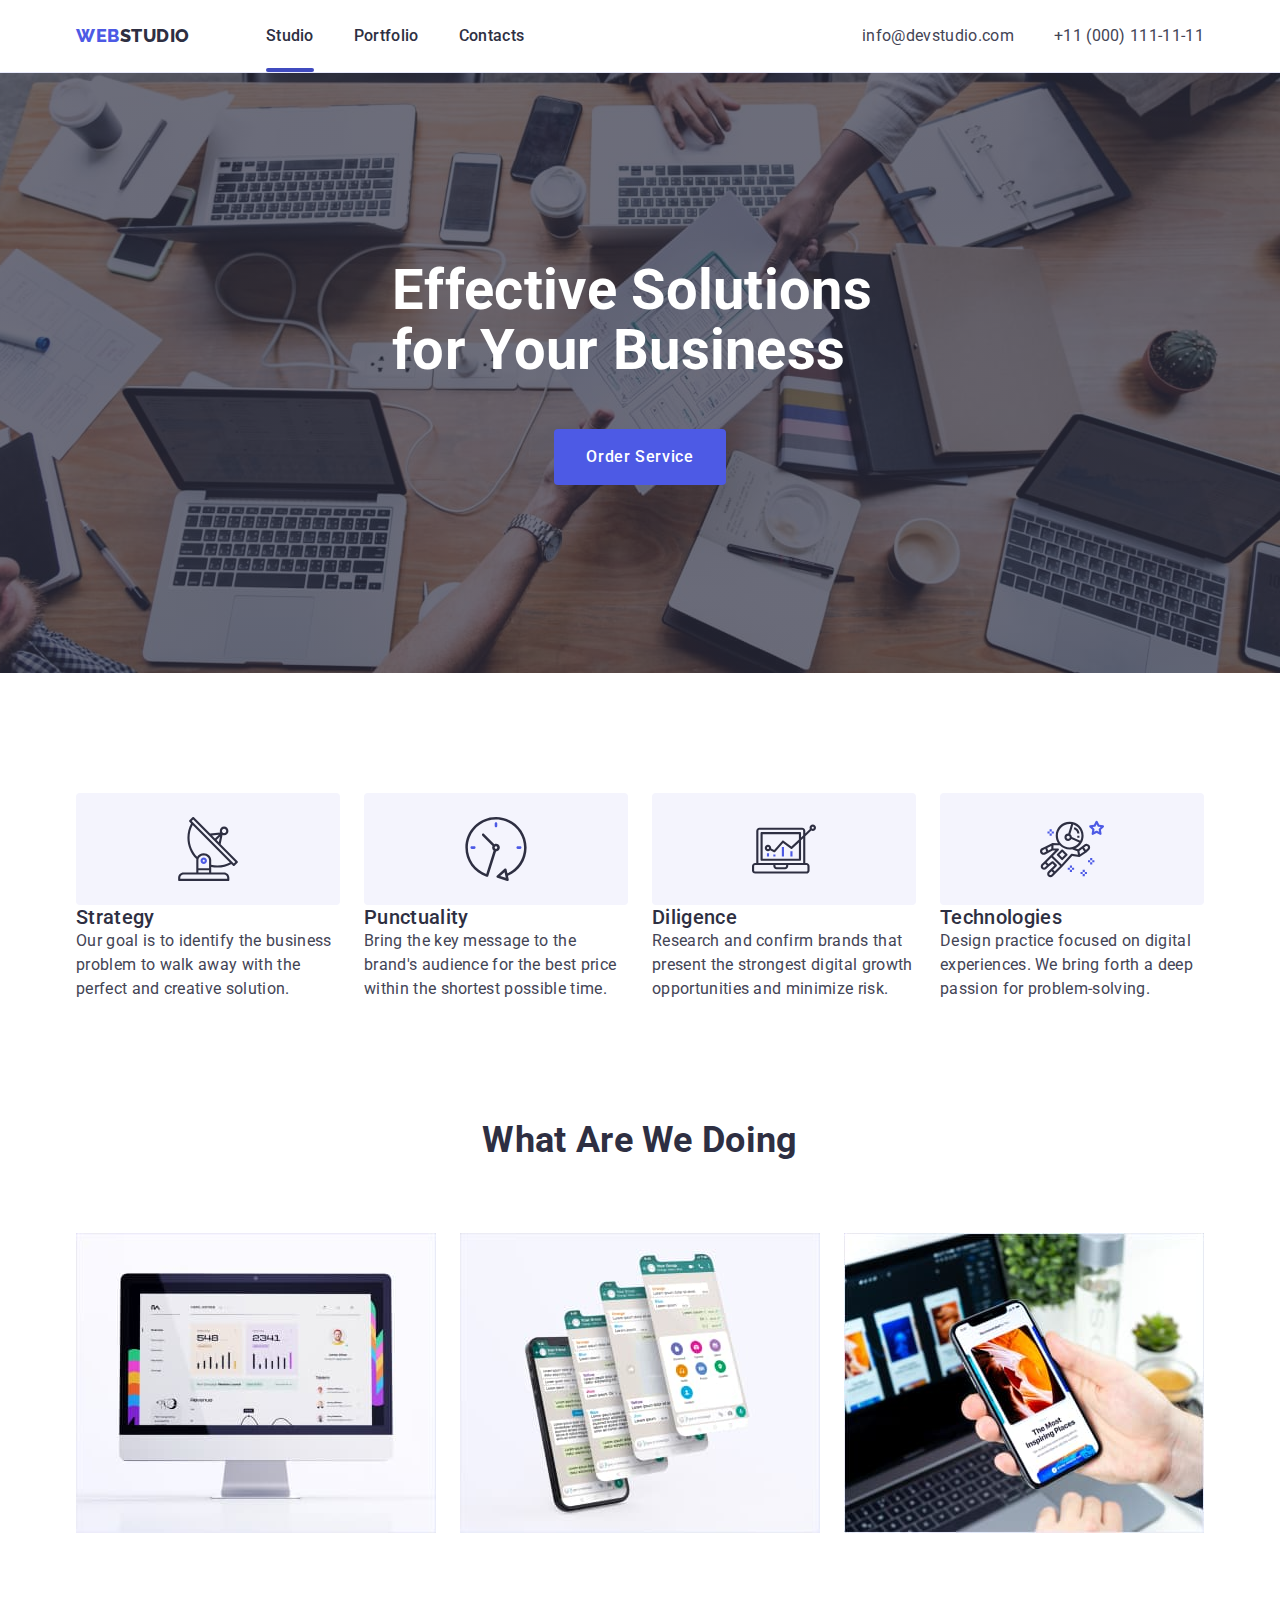
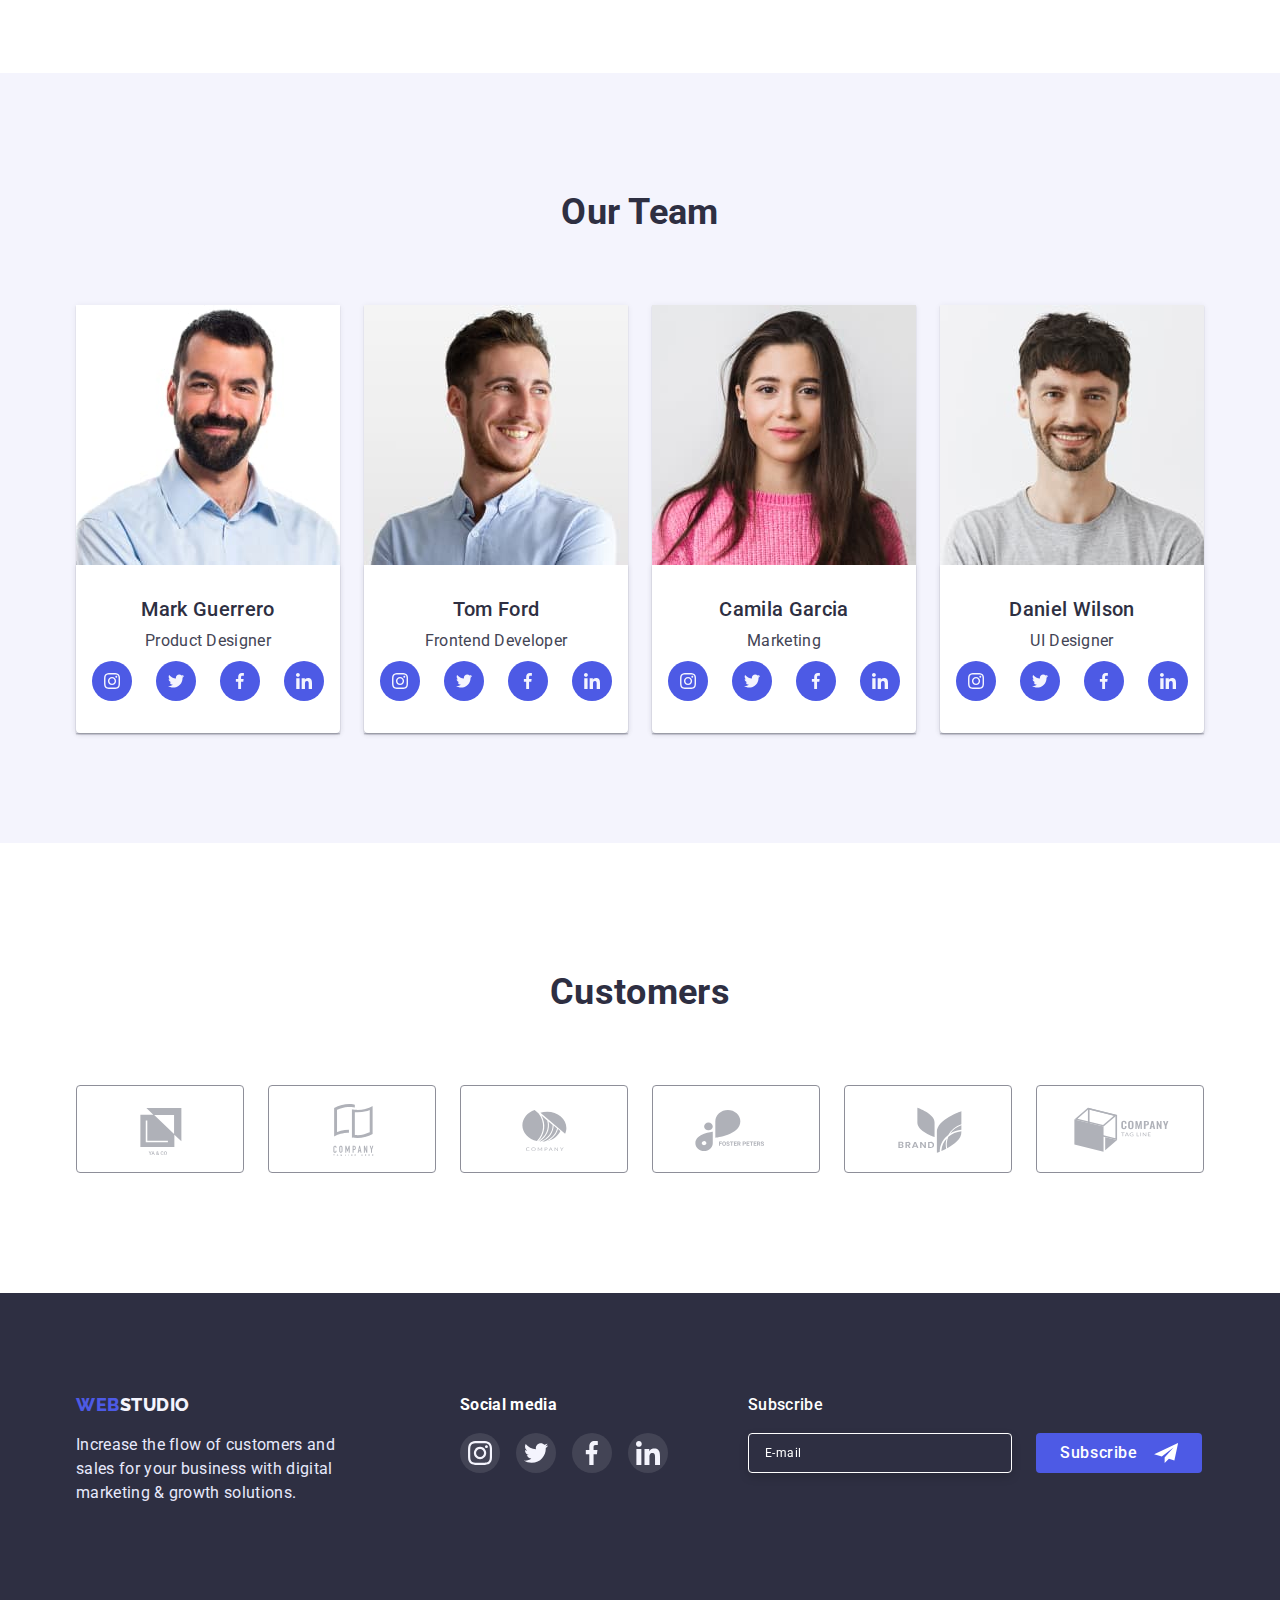
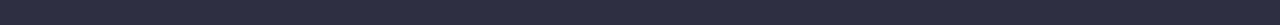
==== commit 840f3593: "edded-css-files" ====
--- a/index.html
+++ b/index.html
@@ -6,13 +6,16 @@
 		<meta name="viewport" content="width=device-width, initial-scale=1.0" />
 		<link rel="stylesheet" href="https://cdn.jsdelivr.net/npm/modern-normalize@1.1.0/modern-normalize.min.css" />
 		<link rel="stylesheet" href="./css/style.css" />
+		<link rel="stylesheet" href="./css/mobile.css" />
+		<link rel="stylesheet" href="./css/tablet.css" />
+		<link rel="stylesheet" href="./css/desktop.css" />
 		<link
 			href="https://fonts.googleapis.com/css2?family=Open+Sans:wght@400;600;700&family=Raleway:wght@700;800&family=Roboto:wght@400;500;700;900&family=Sassy+Frass&display=swap"
 			rel="stylesheet"
 		/>
 		<title>WebStudio</title>
 	</head>
-	<body>
+	<body!-->
 		<!-- HEADER -->
 		<header class="header line">
 			<div class="container navigation">
@@ -39,8 +42,12 @@
 			</div>
 		</header>
 
+            <!-- / HEADER -->
+
+
 		<main>
 			<!-- HERO + Button-->
+
 			<section class="section hero-section overlay">
 				<div class="hero container">
 					<h1 class="hero-title">Effective Solutions for Your Business</h1>
@@ -50,6 +57,8 @@
 				>
 			</section>
 
+			<!-- / HERO + Button-->
+
 			<!-- SECTION 1 ADVANTEGES -->
 
 			<section class="section setion-advanteges">
@@ -104,6 +113,9 @@
 				>
 			</section>
 
+			<!-- / SECTION 1 ADVANTEGES -->
+
+
 			<!-- SECTION 2 What are we doing -->
 
 			<section class="section section-what-we-do">
@@ -123,6 +135,8 @@
 					</ul>
 				</div>
 			</section>
+
+			<!-- / SECTION 2 What are we doing -->
 
 			<!-- SECTION 3 OUR TEAM -->
 
@@ -251,6 +265,8 @@
 				></div>
 			</section>
 
+			<!-- / SECTION 3 OUR TEAM --> 
+
 			<!-- SECTION 4 CUSTOMERS -->
 
 			<section class="section section-customers">
@@ -303,6 +319,8 @@
 				</div>
 			</section>
 		</main>
+
+		<!-- / SECTION 4 CUSTOMERS -->
 
 		<!-- FOOTER -->
 
@@ -348,7 +366,9 @@
 					</ul>
 				</div>
 
-				<!-- Subscribe -->
+				<!-- / FOOTER -->
+
+				<!-- Subscribe footer-->
 
 				<div class="subscribe">
 					<p class="subscribe-titile h3-footer">Subscribe</p>
@@ -365,6 +385,8 @@
 			</div>
 		</footer>
 
+		<!-- / Subscribe footer-->
+
 		<!-- BACKDROP -->
 
 		<div class="backdrop is-hidden" data-modal>
@@ -374,6 +396,8 @@
 						<use href="./images/symbol-defs.svg#icon-x"></use>
 					</svg>
 				</button>
+
+				<!-- / BACKDROP -->
 
 				<!-- FORM ORDER IN MODAL -->
 
@@ -411,6 +435,9 @@
 						</div>
 					</div>
 
+					<!-- / FORM ORDER IN MODAL -->
+
+
 					<!-- COMMENT -->
 
 					<div class="conteiner-label-comment">
@@ -418,10 +445,12 @@
 						<textarea class="field-for-text" name="comment" id="id-comment" placeholder="Text input"></textarea>
 					</div>
 
+					<!-- / COMMENT -->
+
 					<!-- CHECKBOX -->
 
 					<div class="container-checkbox">
-						<input class="input-checkbox visually-hidden" type="checkbox" name="" id="id-accept" value="accept" />
+						<input class="input-checkbox visually-hidden" type="checkbox" name="accept" id="id-accept" value="accept" />
 						<label class="lable-chekbox" for="id-accept"
 							><span class="text-accept">
 								I accept the terms and conditions of the <span> <a href="">Privacy Policy</a></span></span
@@ -429,6 +458,9 @@
 						>
 					</div>
 
+					<!-- / CHECKBOX -->
+
+
 					<!-- BUTTON SEND-->
 
 					<button type="submit" class="button-send">Send</button>
@@ -436,6 +468,8 @@
 			</div>
 		</div>
 
+		<!-- / BUTTON SEND-->
+
 		<script src="./js/modal.js"></script>
 	</body>
 </html>
--- a/css/style.css
+++ b/css/style.css
@@ -607,7 +607,7 @@
         border: 1px solid #E7E9FC;
         border-radius: 4px;
 
-        transition: color 250ms cubic-bezier(0.4, 0, 0.2, 1), background-color 250ms cubic-bezier(0.4, 0, 0.2, 1), box-shadow 250ms cubic-bezier(0.4, 0, 0.2, 1);
+        transition: color 250ms cubic-bezier(0.4, 0, 0.2, 1), background-color 250ms cubic-bezier(0.4, 0, 0.2, 1), box-shadow 250ms cubic-bezier(0.4, 0, 0.2, 1), border 250ms cubic-bezier(0.4, 0, 0.2, 1);
 }
 
 .btn-second:hover,
@@ -794,6 +794,8 @@
 .icon-footer {
 fill: #F4F4FD;
 }
+
+
 
 /**** < !-- Subscribe --> *****/
 
@@ -854,9 +856,10 @@
    padding: 8px 24px;
     gap: 16px;            
     background-color: #4D5AE5;
-    box-shadow: 0px 4px 4px rgba(0, 0, 0, 0.15);
+    
     border-radius: 4px;
     outline: none;
+    border: none;
 
     color: #FFFFFF; 
     font-family: 'Roboto';
@@ -865,7 +868,7 @@
     font-size: 16px;
     line-height: 1.5;            
     letter-spacing: 0.04em;
-    transition: background-color 250ms cubic-bezier(0.4, 0, 0.2, 1), box-shadow 250ms cubic-bezier(0.4, 0, 0.2, 1);
+    transition: background-color 250ms cubic-bezier(0.4, 0, 0.2, 1), border-radius 250ms cubic-bezier(0.4, 0, 0.2, 1);
 }
 
 .icon-subscribe {
@@ -880,6 +883,8 @@
 }
 
 /**** < /  Subscribe > *****/
+
+/**** </FOOTER> ****/
 
 /* ******** BACKDROP ******** */
 
@@ -992,6 +997,7 @@
     width: 100%;
    } 
 
+   
    .conteiner-label {
 margin-bottom: 8px;
    }
@@ -1060,18 +1066,19 @@
 min-height: 120px;
 resize: none;
 outline: none;
+padding: 8px 16px;
 
 font-weight: 400;
 font-size: 12px;
- line-height: 1.17;
+line-height: 1.17;
 letter-spacing: 0.04em;
             
- color: black;
+color: black;
 
 border: 1px solid rgba(46, 47, 66, 0.2);
-    border-radius: 4px;
+border-radius: 4px;
    
-    transition: border 250ms cubic-bezier(0.4, 0, 0.2, 1);
+transition: border 250ms cubic-bezier(0.4, 0, 0.2, 1);
 }
 
 
@@ -1088,6 +1095,7 @@
     line-height: 1.17;
     letter-spacing: 0.04em;
     color: rgba(46, 47, 66, 0.4);
+  
 }
 
 .line-name-accept {
